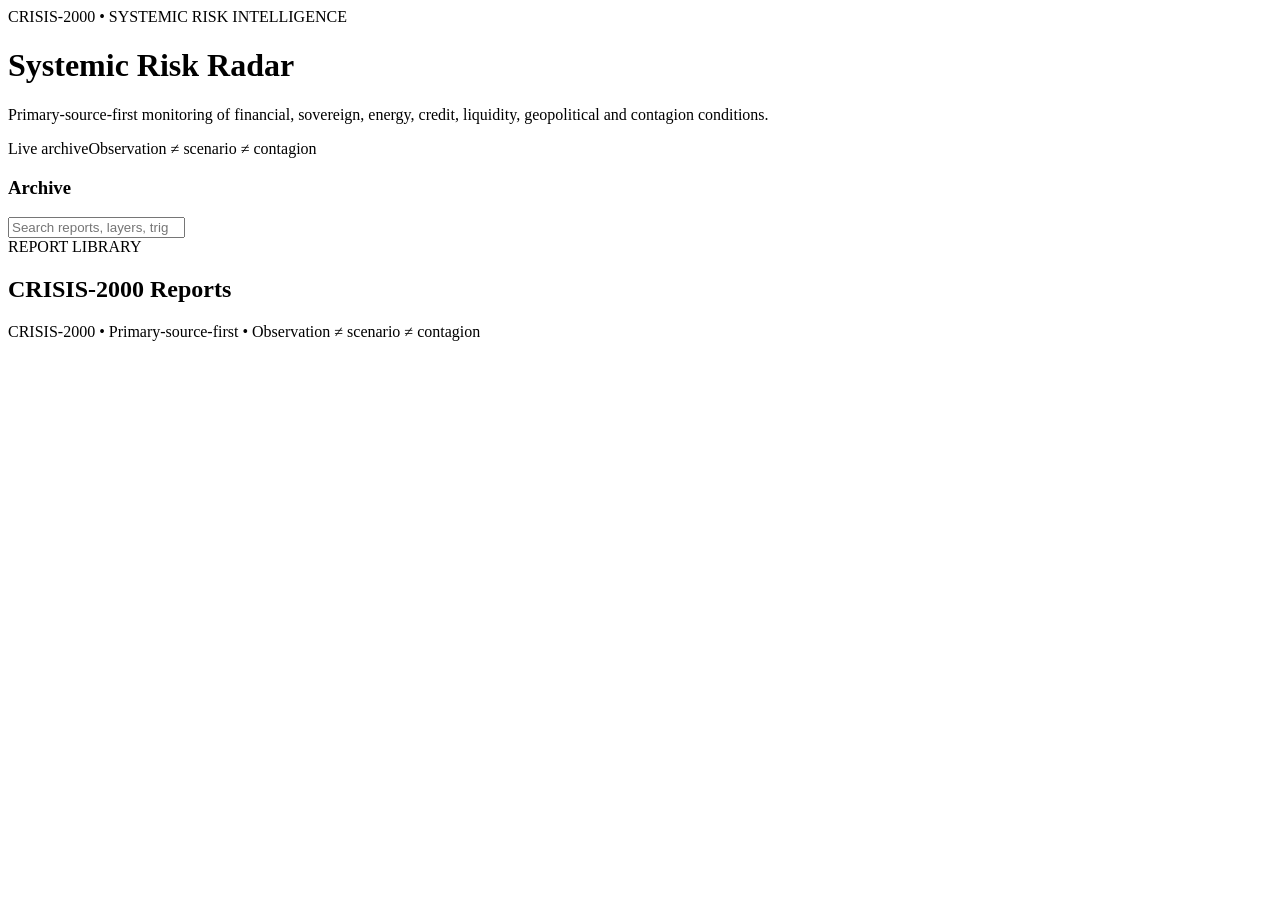
==== index.html @ 8cc9078c "Build CRISIS-2000 GitHub Pages site" ====
<!doctype html>
<html lang="en"><head><meta charset="utf-8"><meta name="viewport" content="width=device-width,initial-scale=1">
<title>CRISIS-2000 | Systemic Risk Intelligence</title><link rel="stylesheet" href="assets/site.css"></head>
<body>
<header class="hero"><div class="wrap"><div class="eyebrow">CRISIS-2000 • SYSTEMIC RISK INTELLIGENCE</div><h1>Systemic Risk Radar</h1><p class="lede">Primary-source-first monitoring of financial, sovereign, energy, credit, liquidity, geopolitical and contagion conditions.</p><div class="meta"><span>Live archive</span><span>Observation ≠ scenario ≠ contagion</span></div></div></header>
<main class="wrap layout"><aside class="sidebar"><h3>Archive</h3><div id="archive"></div></aside>
<section class="content"><div class="search"><input id="search" type="search" placeholder="Search reports, layers, triggers, keywords…" aria-label="Search reports"></div><div class="section-head"><div><div class="eyebrow">REPORT LIBRARY</div><h2>CRISIS-2000 Reports</h2></div><div id="count"></div></div><div id="reports"></div></section></main>
<footer><div class="wrap">CRISIS-2000 • Primary-source-first • Observation ≠ scenario ≠ contagion</div></footer>
<script src="assets/app.js"></script></body></html>
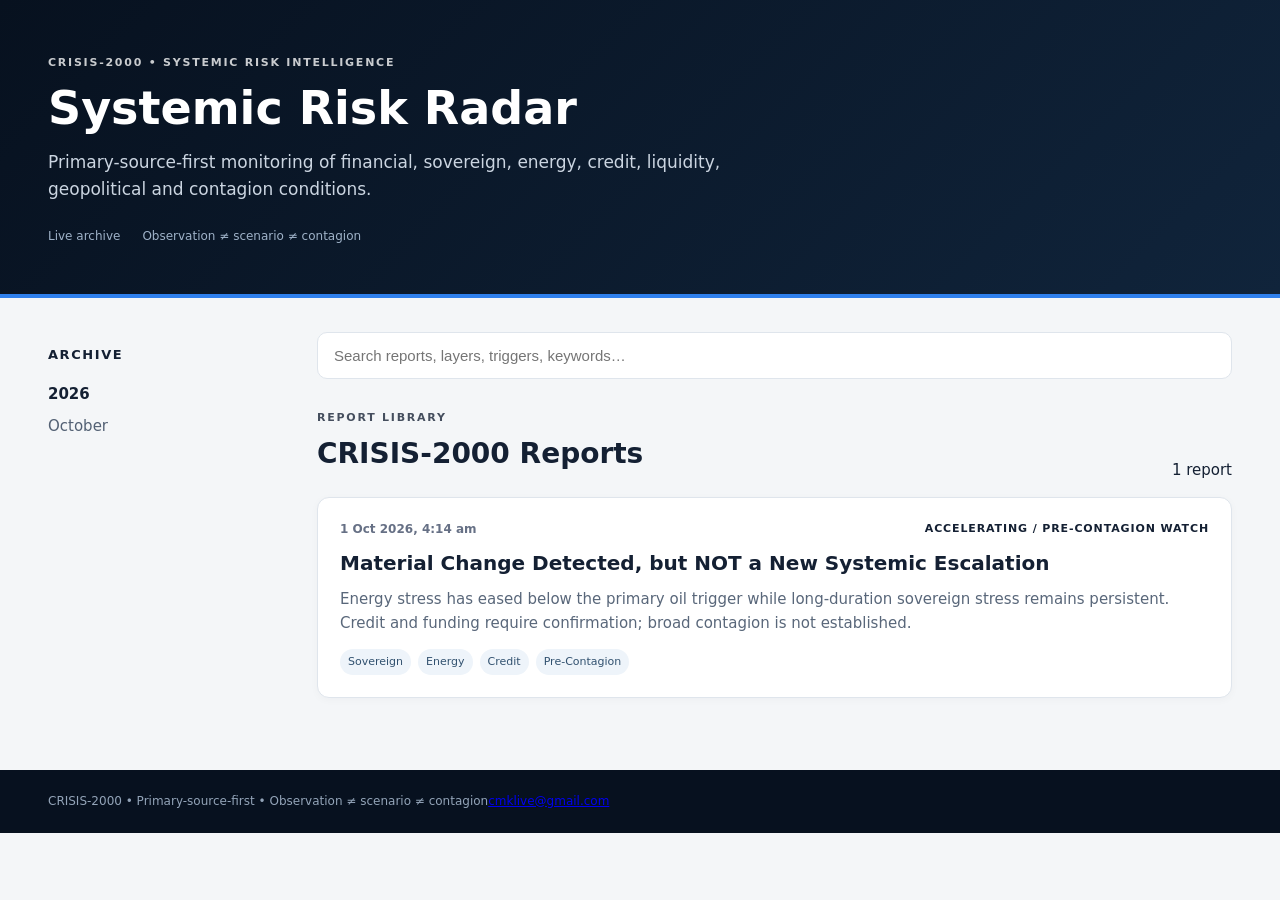
==== commit 5fab1fea: "Add contact email to CRISIS-2000 site footer" ====
--- a/index.html
+++ b/index.html
@@ -5,5 +5,5 @@
 <header class="hero"><div class="wrap"><div class="eyebrow">CRISIS-2000 • SYSTEMIC RISK INTELLIGENCE</div><h1>Systemic Risk Radar</h1><p class="lede">Primary-source-first monitoring of financial, sovereign, energy, credit, liquidity, geopolitical and contagion conditions.</p><div class="meta"><span>Live archive</span><span>Observation ≠ scenario ≠ contagion</span></div></div></header>
 <main class="wrap layout"><aside class="sidebar"><h3>Archive</h3><div id="archive"></div></aside>
 <section class="content"><div class="search"><input id="search" type="search" placeholder="Search reports, layers, triggers, keywords…" aria-label="Search reports"></div><div class="section-head"><div><div class="eyebrow">REPORT LIBRARY</div><h2>CRISIS-2000 Reports</h2></div><div id="count"></div></div><div id="reports"></div></section></main>
-<footer><div class="wrap">CRISIS-2000 • Primary-source-first • Observation ≠ scenario ≠ contagion</div></footer>
+<footer><div class="wrap"><span>CRISIS-2000 • Primary-source-first • Observation ≠ scenario ≠ contagion</span><a href="mailto:cmklive@gmail.com">cmklive@gmail.com</a></div></footer>
 <script src="assets/app.js"></script></body></html>
--- a/assets/site.css
+++ b/assets/site.css
@@ -0,0 +1 @@
+:root{--navy:#07111f;--ink:#142033;--muted:#667085;--line:#dfe5ec;--paper:#fff;--bg:#f4f6f8;--accent:#0b6bcb}*{box-sizing:border-box}body{margin:0;background:var(--bg);color:var(--ink);font:15px/1.6 Inter,ui-sans-serif,system-ui,-apple-system,Segoe UI,sans-serif}.wrap{max-width:1240px;margin:auto;padding:0 28px}.hero{background:linear-gradient(135deg,#07111f,#10243b);color:white;padding:54px 0 48px;border-bottom:4px solid #2f80ed}.eyebrow{font-size:11px;letter-spacing:.16em;font-weight:800;opacity:.78}.hero h1{font-size:46px;line-height:1.05;margin:12px 0}.lede{max-width:760px;color:#cbd5e1;font-size:17px}.meta{display:flex;gap:22px;margin-top:24px;color:#9fb2c8;font-size:12px}.layout{display:grid;grid-template-columns:235px 1fr;gap:34px;padding-top:34px;padding-bottom:60px}.sidebar{position:sticky;top:20px;height:max-content}.sidebar h3{font-size:13px;text-transform:uppercase;letter-spacing:.12em}.month{margin:16px 0}.year{font-weight:800;margin-bottom:5px}.month a{display:block;color:#536174;text-decoration:none;padding:3px 0}.month a:hover{color:var(--accent)}.search input{width:100%;padding:14px 16px;border:1px solid var(--line);border-radius:10px;font-size:15px;background:white}.section-head{display:flex;justify-content:space-between;align-items:end;margin:30px 0 15px}.section-head h2{margin:5px 0;font-size:28px}.card{display:block;text-decoration:none;color:inherit;background:white;border:1px solid var(--line);border-radius:12px;padding:22px;margin:12px 0;box-shadow:0 2px 8px #10243b08}.card:hover{border-color:#b7c9dc;transform:translateY(-1px)}.card-top{display:flex;justify-content:space-between;gap:15px}.date{font-size:12px;color:var(--muted);font-weight:700}.status{font-size:11px;font-weight:800;letter-spacing:.08em}.card h3{margin:8px 0;font-size:20px}.card p{margin:5px 0;color:#59677a}.tags{display:flex;flex-wrap:wrap;gap:7px;margin-top:14px}.tag{font-size:11px;padding:4px 8px;border-radius:999px;background:#eef4fa;color:#31516f}footer{background:#07111f;color:#93a4b8;padding:22px 0;font-size:12px}@media(max-width:800px){.layout{grid-template-columns:1fr}.sidebar{position:static}.hero h1{font-size:36px}.wrap{padding:0 18px}}
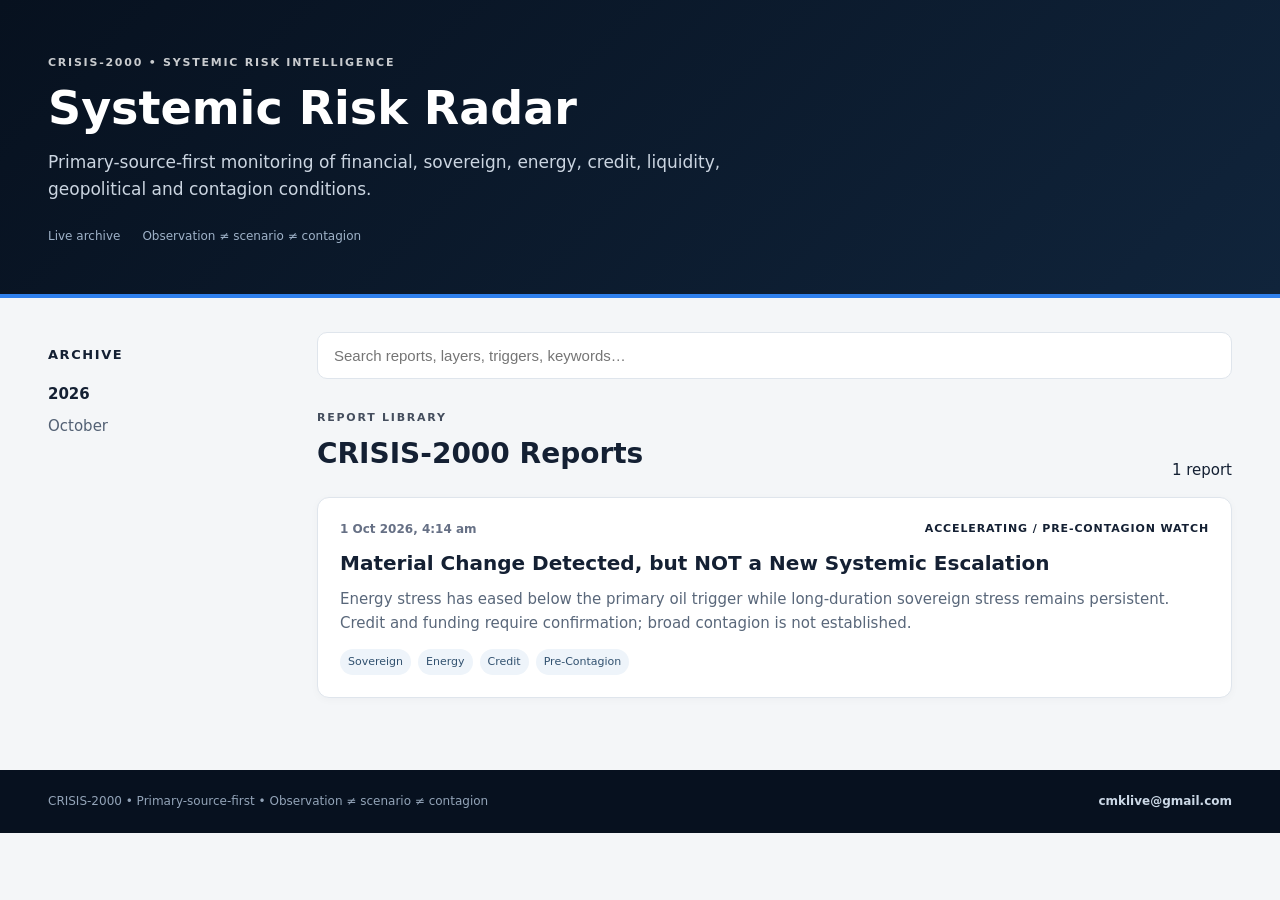
==== commit 92505fba: "Force-refresh Pages archive assets" ====
--- a/index.html
+++ b/index.html
@@ -1,9 +1,9 @@
 <!doctype html>
 <html lang="en"><head><meta charset="utf-8"><meta name="viewport" content="width=device-width,initial-scale=1">
-<title>CRISIS-2000 | Systemic Risk Intelligence</title><link rel="stylesheet" href="assets/site.css"></head>
+<title>CRISIS-2000 | Systemic Risk Intelligence</title><link rel="stylesheet" href="assets/site.css?v=20261001-2"></head>
 <body>
 <header class="hero"><div class="wrap"><div class="eyebrow">CRISIS-2000 • SYSTEMIC RISK INTELLIGENCE</div><h1>Systemic Risk Radar</h1><p class="lede">Primary-source-first monitoring of financial, sovereign, energy, credit, liquidity, geopolitical and contagion conditions.</p><div class="meta"><span>Live archive</span><span>Observation ≠ scenario ≠ contagion</span></div></div></header>
 <main class="wrap layout"><aside class="sidebar"><h3>Archive</h3><div id="archive"></div></aside>
 <section class="content"><div class="search"><input id="search" type="search" placeholder="Search reports, layers, triggers, keywords…" aria-label="Search reports"></div><div class="section-head"><div><div class="eyebrow">REPORT LIBRARY</div><h2>CRISIS-2000 Reports</h2></div><div id="count"></div></div><div id="reports"></div></section></main>
 <footer><div class="wrap"><span>CRISIS-2000 • Primary-source-first • Observation ≠ scenario ≠ contagion</span><a href="mailto:cmklive@gmail.com">cmklive@gmail.com</a></div></footer>
-<script src="assets/app.js"></script></body></html>+<script src="assets/app.js?v=20261001-2"></script></body></html>
--- a/assets/site.css
+++ b/assets/site.css
@@ -1 +1 @@
-:root{--navy:#07111f;--ink:#142033;--muted:#667085;--line:#dfe5ec;--paper:#fff;--bg:#f4f6f8;--accent:#0b6bcb}*{box-sizing:border-box}body{margin:0;background:var(--bg);color:var(--ink);font:15px/1.6 Inter,ui-sans-serif,system-ui,-apple-system,Segoe UI,sans-serif}.wrap{max-width:1240px;margin:auto;padding:0 28px}.hero{background:linear-gradient(135deg,#07111f,#10243b);color:white;padding:54px 0 48px;border-bottom:4px solid #2f80ed}.eyebrow{font-size:11px;letter-spacing:.16em;font-weight:800;opacity:.78}.hero h1{font-size:46px;line-height:1.05;margin:12px 0}.lede{max-width:760px;color:#cbd5e1;font-size:17px}.meta{display:flex;gap:22px;margin-top:24px;color:#9fb2c8;font-size:12px}.layout{display:grid;grid-template-columns:235px 1fr;gap:34px;padding-top:34px;padding-bottom:60px}.sidebar{position:sticky;top:20px;height:max-content}.sidebar h3{font-size:13px;text-transform:uppercase;letter-spacing:.12em}.month{margin:16px 0}.year{font-weight:800;margin-bottom:5px}.month a{display:block;color:#536174;text-decoration:none;padding:3px 0}.month a:hover{color:var(--accent)}.search input{width:100%;padding:14px 16px;border:1px solid var(--line);border-radius:10px;font-size:15px;background:white}.section-head{display:flex;justify-content:space-between;align-items:end;margin:30px 0 15px}.section-head h2{margin:5px 0;font-size:28px}.card{display:block;text-decoration:none;color:inherit;background:white;border:1px solid var(--line);border-radius:12px;padding:22px;margin:12px 0;box-shadow:0 2px 8px #10243b08}.card:hover{border-color:#b7c9dc;transform:translateY(-1px)}.card-top{display:flex;justify-content:space-between;gap:15px}.date{font-size:12px;color:var(--muted);font-weight:700}.status{font-size:11px;font-weight:800;letter-spacing:.08em}.card h3{margin:8px 0;font-size:20px}.card p{margin:5px 0;color:#59677a}.tags{display:flex;flex-wrap:wrap;gap:7px;margin-top:14px}.tag{font-size:11px;padding:4px 8px;border-radius:999px;background:#eef4fa;color:#31516f}footer{background:#07111f;color:#93a4b8;padding:22px 0;font-size:12px}@media(max-width:800px){.layout{grid-template-columns:1fr}.sidebar{position:static}.hero h1{font-size:36px}.wrap{padding:0 18px}}+:root{--navy:#07111f;--ink:#142033;--muted:#667085;--line:#dfe5ec;--paper:#fff;--bg:#f4f6f8;--accent:#0b6bcb}*{box-sizing:border-box}body{margin:0;background:var(--bg);color:var(--ink);font:15px/1.6 Inter,ui-sans-serif,system-ui,-apple-system,Segoe UI,sans-serif}.wrap{max-width:1240px;margin:auto;padding:0 28px}.hero{background:linear-gradient(135deg,#07111f,#10243b);color:white;padding:54px 0 48px;border-bottom:4px solid #2f80ed}.eyebrow{font-size:11px;letter-spacing:.16em;font-weight:800;opacity:.78}.hero h1{font-size:46px;line-height:1.05;margin:12px 0}.lede{max-width:760px;color:#cbd5e1;font-size:17px}.meta{display:flex;gap:22px;margin-top:24px;color:#9fb2c8;font-size:12px}.layout{display:grid;grid-template-columns:235px 1fr;gap:34px;padding-top:34px;padding-bottom:60px}.sidebar{position:sticky;top:20px;height:max-content}.sidebar h3{font-size:13px;text-transform:uppercase;letter-spacing:.12em}.month{margin:16px 0}.year{font-weight:800;margin-bottom:5px}.month a{display:block;color:#536174;text-decoration:none;padding:3px 0}.month a:hover{color:var(--accent)}.search input{width:100%;padding:14px 16px;border:1px solid var(--line);border-radius:10px;font-size:15px;background:white}.section-head{display:flex;justify-content:space-between;align-items:end;margin:30px 0 15px}.section-head h2{margin:5px 0;font-size:28px}.card{display:block;text-decoration:none;color:inherit;background:white;border:1px solid var(--line);border-radius:12px;padding:22px;margin:12px 0;box-shadow:0 2px 8px #10243b08}.card:hover{border-color:#b7c9dc;transform:translateY(-1px)}.card-top{display:flex;justify-content:space-between;gap:15px}.date{font-size:12px;color:var(--muted);font-weight:700}.status{font-size:11px;font-weight:800;letter-spacing:.08em}.card h3{margin:8px 0;font-size:20px}.card p{margin:5px 0;color:#59677a}.tags{display:flex;flex-wrap:wrap;gap:7px;margin-top:14px}.tag{font-size:11px;padding:4px 8px;border-radius:999px;background:#eef4fa;color:#31516f}footer{background:#07111f;color:#93a4b8;padding:22px 0;font-size:12px}footer .wrap{display:flex;justify-content:space-between;gap:20px}footer a{color:#cbd8e6;text-decoration:none;font-weight:700}footer a:hover{color:white}@media(max-width:800px){.layout{grid-template-columns:1fr}.sidebar{position:static}.hero h1{font-size:36px}.wrap{padding:0 18px}}
